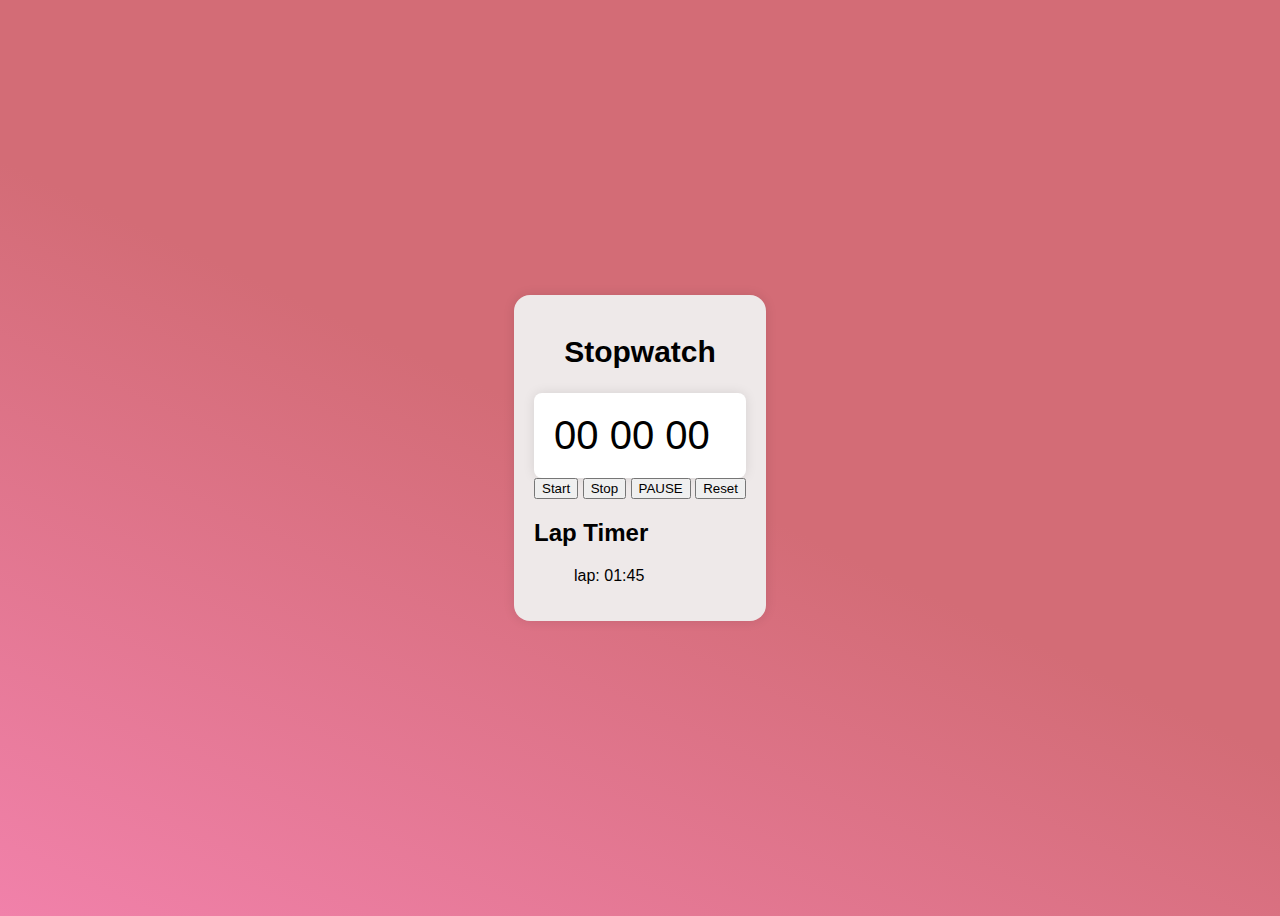
==== stopwatch/index.html @ 3058ecaa "implement css" ====
<!DOCTYPE html>
<html lang="en">
<head>
    <meta charset="UTF-8">
    <title>Title</title>
    <link rel="stylesheet" href="style.css">
</head>
<body>
<div class="container">
    <h1 class="title">Stopwatch</h1>
    <div class="stopwatch">
        <div class="timer">
            <span id="minutes">00</span>
            <span id="seconds">00</span>
            <span id="milliseconds">00</span>
        </div>
        <div class="controls">
            <button id="startBtn">Start</button>
            <button id="stopBtn">Stop</button>
            <button id="pauseBtn">PAUSE</button>
            <button id="resetBtn">Reset</button>
        </div>
        <div class="laps">
            <h2 class="lap-title">Lap Timer</h2>
            <ul id="laplist">lap: 01:45</ul>
        </div>
    </div>
</div>
<script src="script.js"></script>
</body>
</html>
---- stopwatch/style.css ----
body{
    background: linear-gradient(25deg, #f181aa, #d36c76 50%);
    display: flex;
    justify-content: center;
    align-items: center;
    min-height: 100vh;
    font-family: sans-serif;
}

.container{
    background-color: #eee9e9;
    border-radius: 16px;
    padding: 20px;
    box-shadow: 0 0 12px rgba(0, 0, 0, 0.1);
    display: flex;
    flex-direction: column;
    align-items: center;
}

.title{
    font-size: 30px;
    margin-bottom: 1.5rem;


}

.timer{
    font-size: 40px;
    background-color: #fff;
    padding: 20px;
    border-radius: 8px;
    box-shadow: 0 0 12px rgba(0,0,0,0.1);
}

@keyframes pulse {
    from{

    }

    to{

    }
}
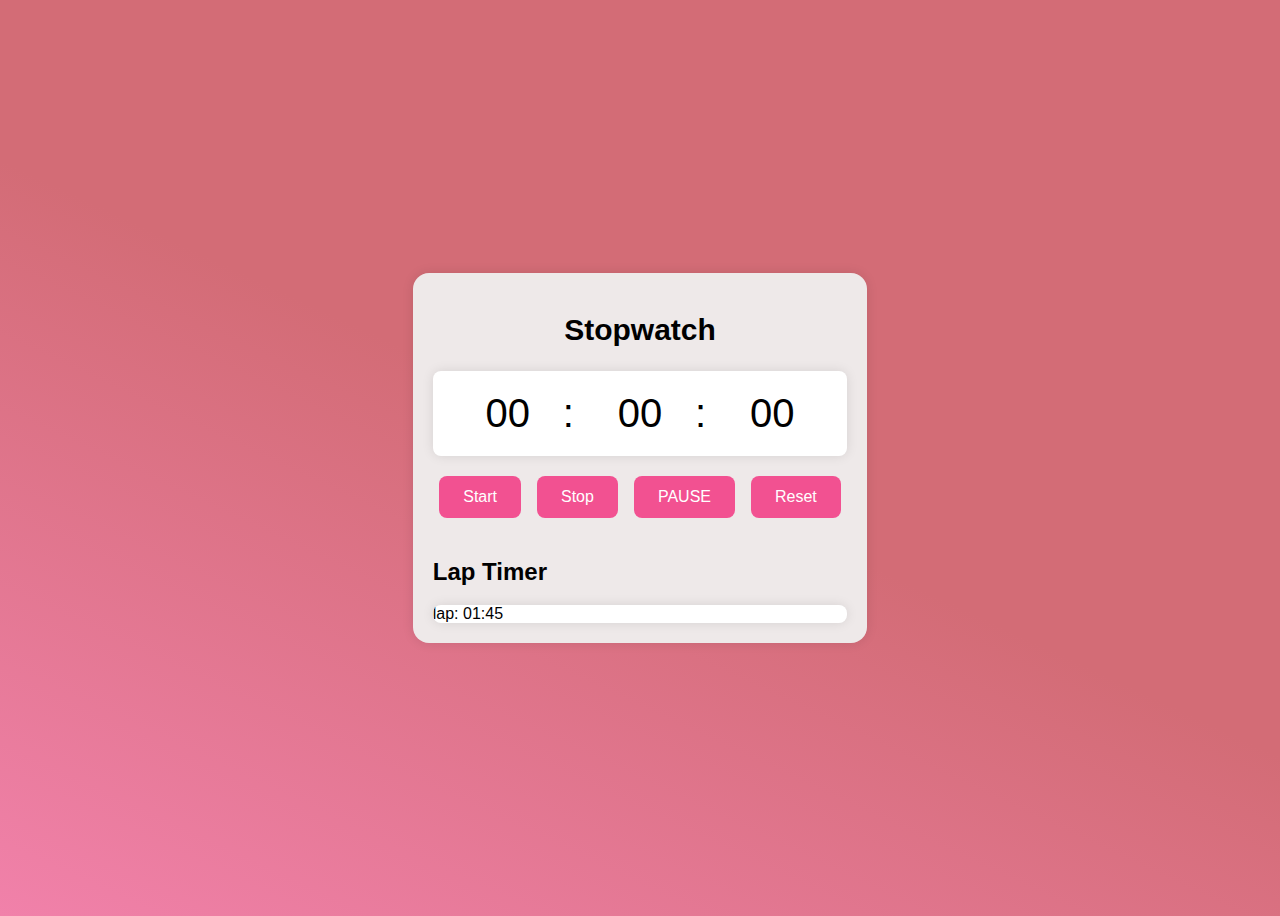
==== commit f6189142: "set index" ====
--- a/stopwatch/index.html
+++ b/stopwatch/index.html
@@ -10,8 +10,8 @@
     <h1 class="title">Stopwatch</h1>
     <div class="stopwatch">
         <div class="timer">
-            <span id="minutes">00</span>
-            <span id="seconds">00</span>
+            <span id="minutes">00</span>:
+            <span id="seconds">00</span>:
             <span id="milliseconds">00</span>
         </div>
         <div class="controls">
--- a/stopwatch/style.css
+++ b/stopwatch/style.css
@@ -30,14 +30,85 @@
     padding: 20px;
     border-radius: 8px;
     box-shadow: 0 0 12px rgba(0,0,0,0.1);
+    animation: pulse 1.5s infinite alternate;
+
 }
 
 @keyframes pulse {
     from{
-
+        transform: scale(1);
     }
 
     to{
-
+        transform: scale(1.05);
     }
 }
+
+.timer span{
+    width: 110px;
+    display: inline-block;
+    text-align: center;
+}
+
+.controls{
+    display: flex;
+    gap: 1rem;
+
+}
+
+button{
+    padding: 0.75rem 1.5rem;
+    font-size: 1rem;
+    background-color: #f25191;
+    color: #fff;
+    border: none;
+    border-radius: 8px;
+    cursor: pointer;
+    transition: background-color 0.3s ease-in-out;
+}
+
+button:hover{
+    background-color: #d72a76;
+
+}
+
+.stopwatch{
+    display: flex;
+    flex-direction: column;
+    align-items: center;
+    gap: 20px;
+
+}
+
+.lap-title{
+    font-size: 1.5rem;
+}
+
+.laps{
+    width: 100%;
+}
+
+ul{
+    list-style-type: none;
+    padding: 0;
+    margin: 0;
+    overflow-y: auto;
+    max-height: 200px;
+    background-color: #fff;
+    border-radius: 8px;
+    box-shadow:  0 0 12px rgba(0, 0, 0, 0.1);
+}
+
+li{
+    padding: 1rem;
+    border-bottom: 1px solid #e0e0e0;
+}
+
+li:last-child{
+    border-bottom: none;
+}
+
+li span{
+    font-weight: 700;
+
+}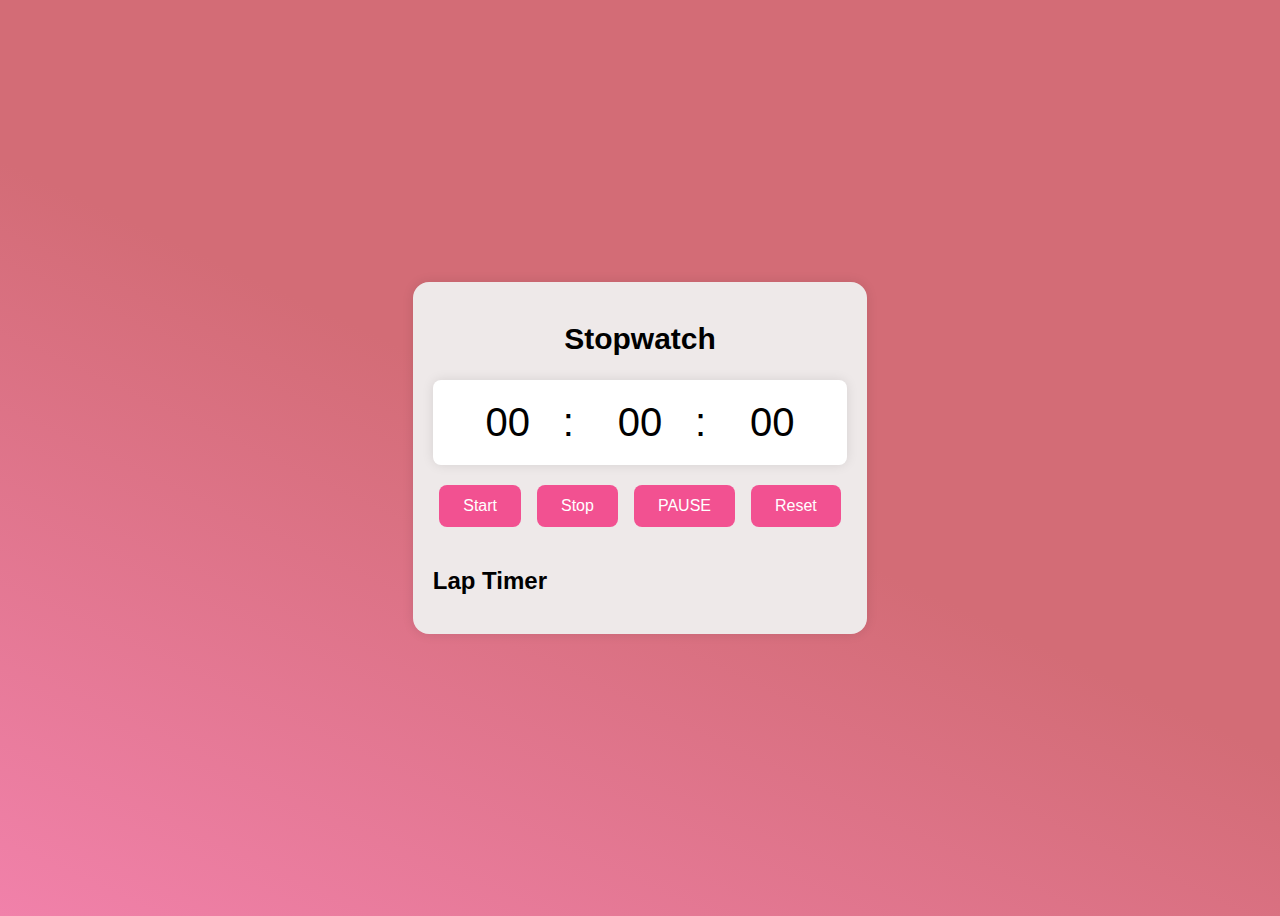
==== commit f713e29a: "add javascript" ====
--- a/stopwatch/index.html
+++ b/stopwatch/index.html
@@ -22,7 +22,7 @@
         </div>
         <div class="laps">
             <h2 class="lap-title">Lap Timer</h2>
-            <ul id="laplist">lap: 01:45</ul>
+            <ul id="laplist"></ul>
         </div>
     </div>
 </div>
